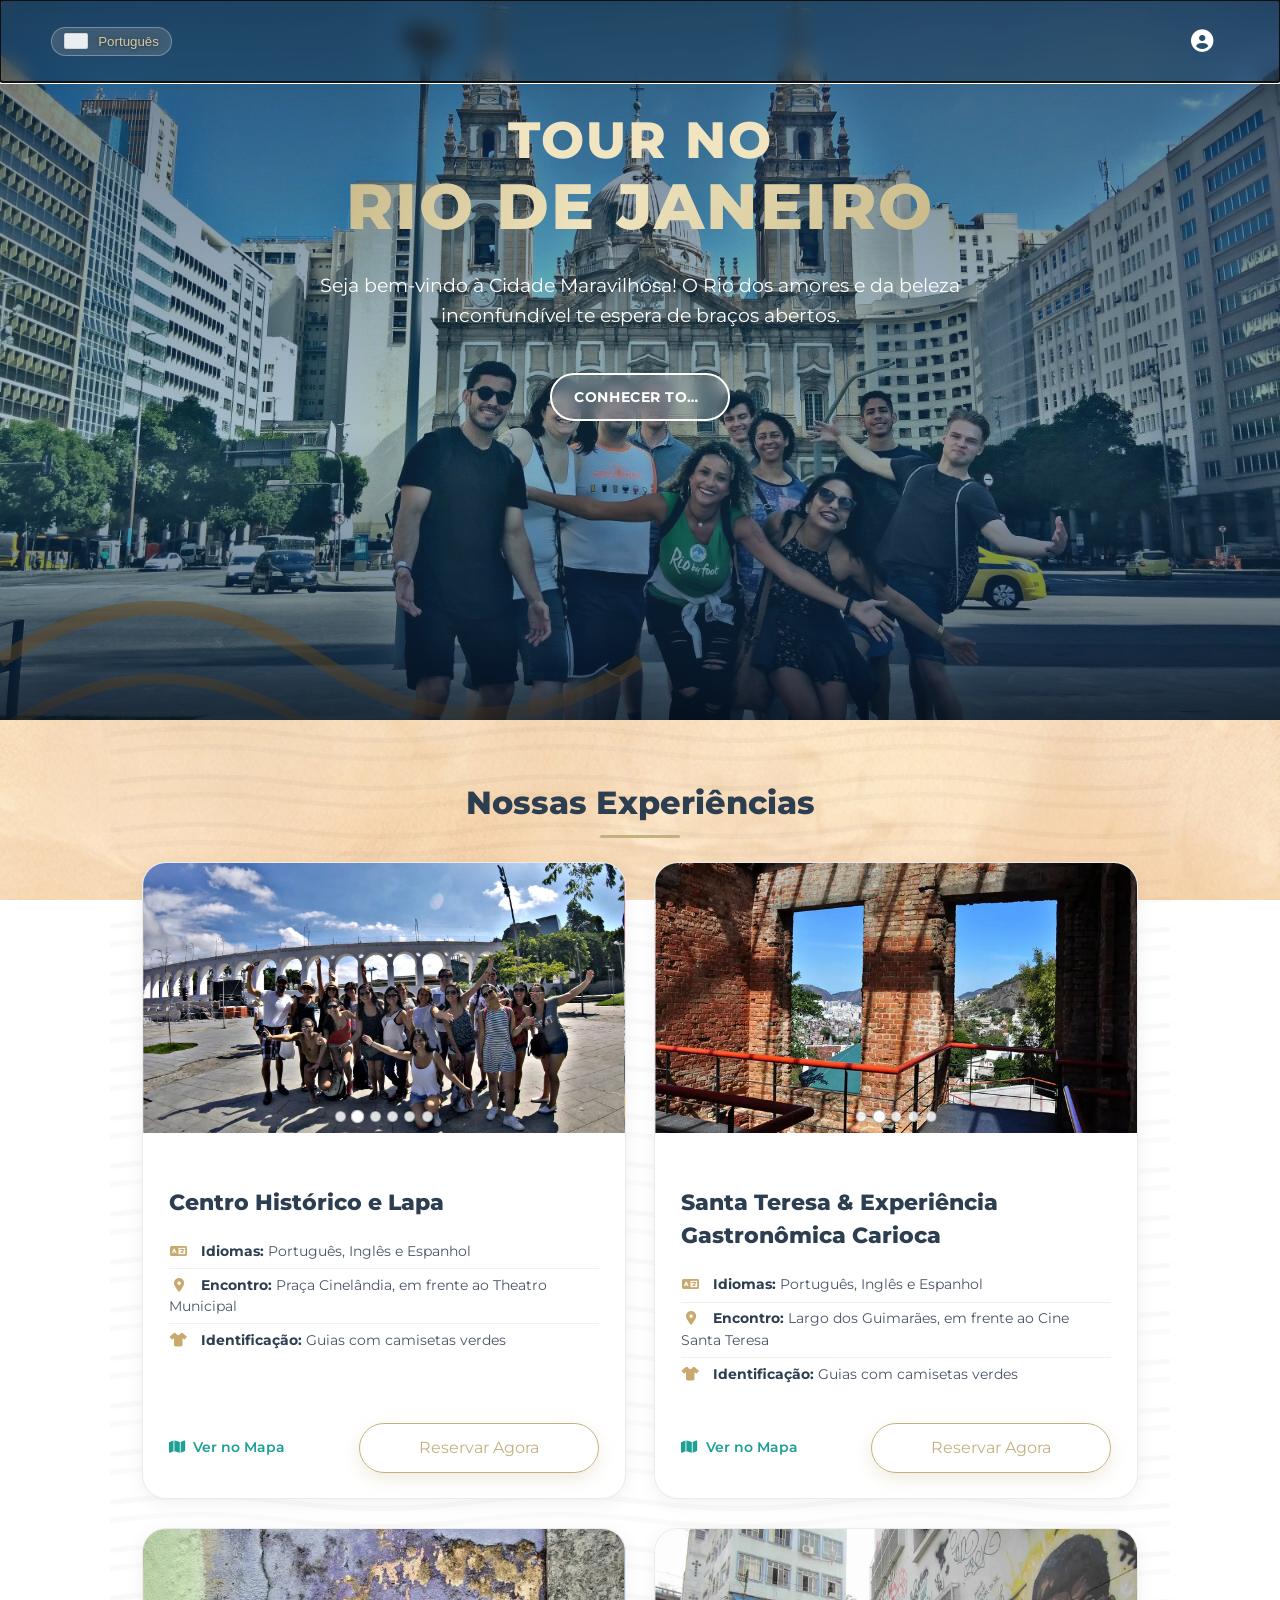
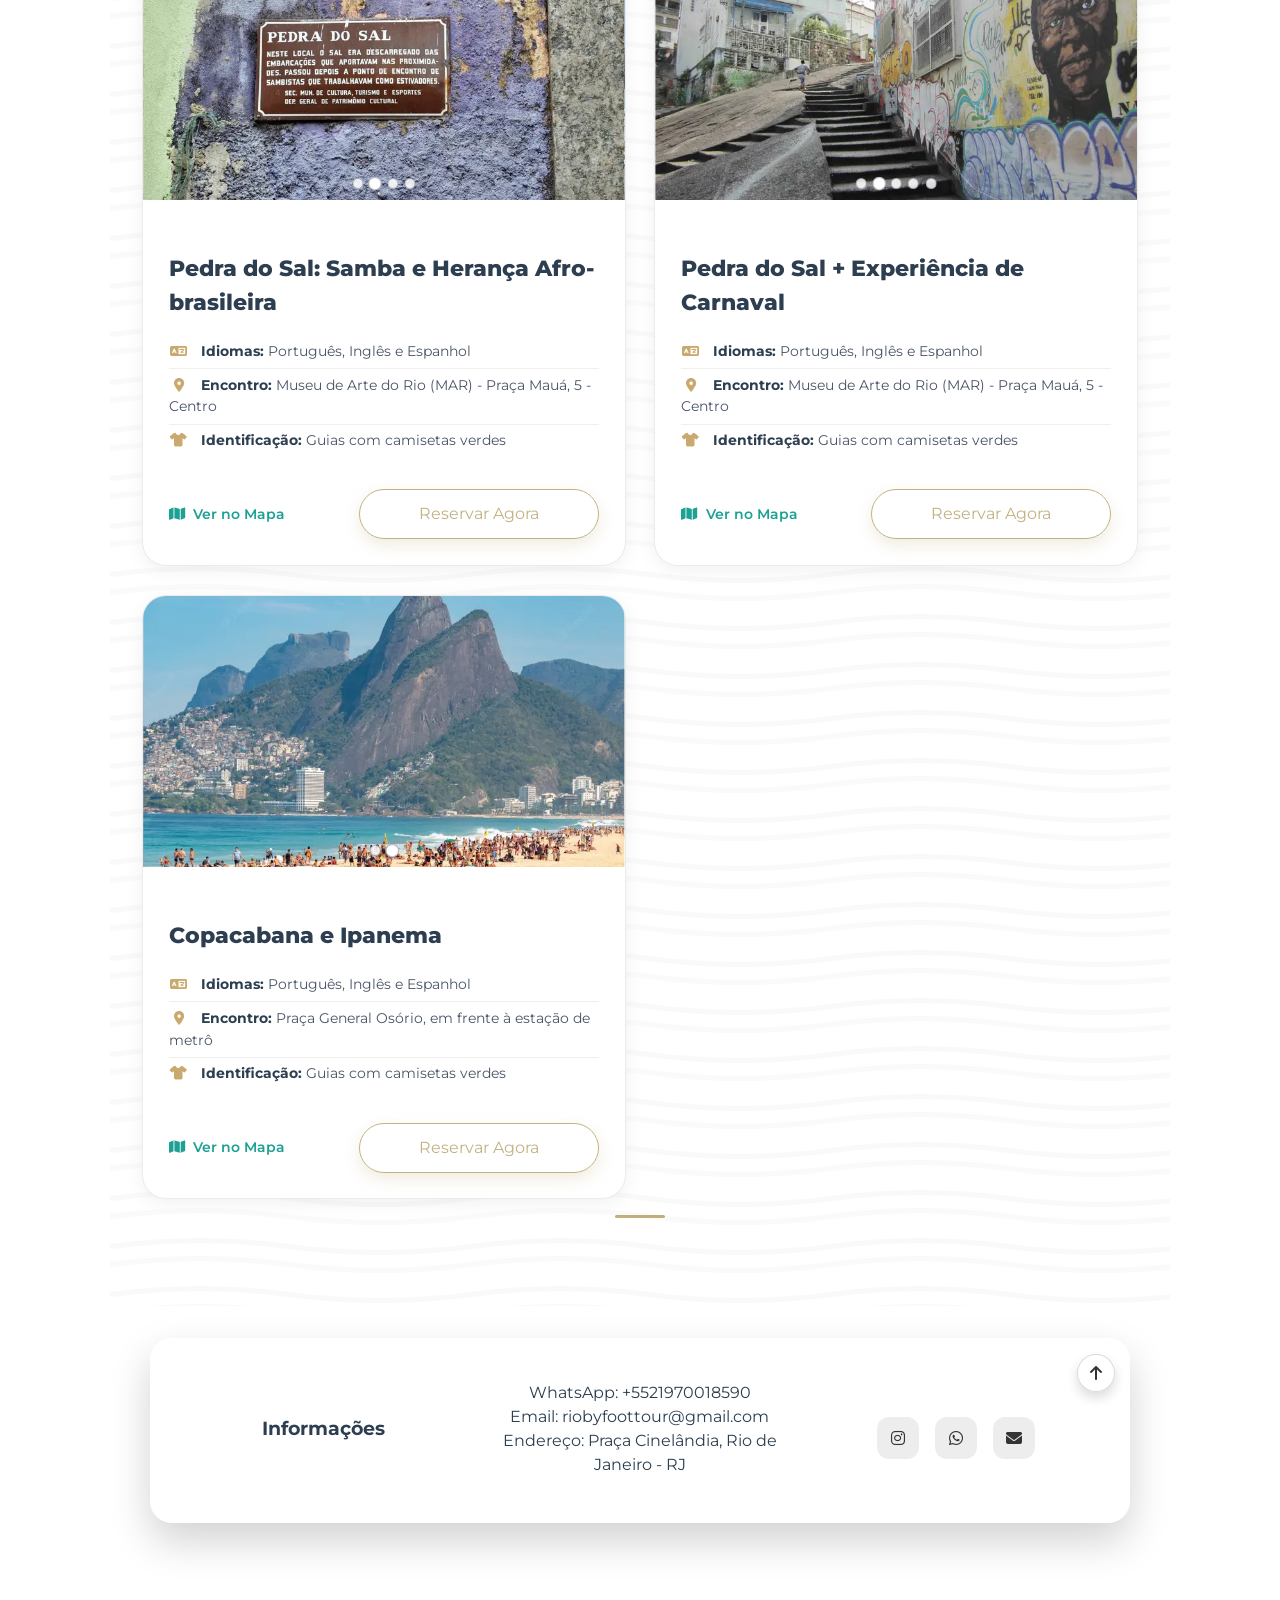
==== html/Gerenciamento.html @ e3e7f5c9 "Add files via upload" ====
﻿<!-- version 1.0 -->

<!DOCTYPE html>
<html lang="pt-br">
<head>
    <meta charset="UTF-8">
    <meta name="viewport" content="width=device-width, initial-scale=1.0">
    
    <link href="https://fonts.googleapis.com/css2?family=Montserrat:wght@400;600;800&display=swap" rel="stylesheet">
    <link rel="stylesheet" href="https://cdnjs.cloudflare.com/ajax/libs/font-awesome/6.4.2/css/all.min.css">

    <link rel="stylesheet" href="../css/Gerenciamento.css">
</head>
<body class="gerenciamento-page">
    <header class="gerenciamento-header">
        <div class="nav-left">
            <h1 style="margin: 0; font-size: 1.2rem; color: #fff;">Reservas</h1>
            <button class="hamburger" id="hamburger" type="button" aria-label="Menu">
                <span></span><span></span><span></span>
            </button>
            <nav class="gerenciamento-nav" id="gerenciamentoNav">
                <a href="../index.html" class="nav-link">Principal</a>
                <a href="#" class="nav-link" data-section="reservas">Reservas</a>
                <a href="#" class="nav-link" data-section="gerenciamento">Gerenciamento da página</a>
                <a href="#" class="nav-link" data-section="financeiro">Financeiro</a>
                <a href="#" class="nav-link" data-section="contas">Contas</a>
            </nav>
        </div>

        <div class="profile-menu">
            <button class="profile-btn" id="profileBtn" aria-haspopup="true" aria-expanded="false" aria-label="Conta"><i class="fa fa-user-circle"></i></button>
            <div class="profile-dropdown" id="profileDropdown" role="menu" aria-label="Opções de conta">
                <a href="#" class="profile-item" data-profile-action="login" data-i18n="profile_login">Entrar</a>
                <a href="#" class="profile-item" data-profile-action="register" data-i18n="profile_register">Cadastrar</a>
                <a href="#" class="profile-item" data-profile-action="account">Minha Conta</a>
                <a href="#" class="profile-item" data-profile-action="logout">Sair</a>
                <a href="#" class="profile-item profile-item--admin" data-profile-action="principal" style="display:none;">Principal</a>
            </div>
        </div>
    </header>

    <div class="mobile-menu-container" id="mobileMenuContainer" aria-hidden="true">
        <div class="mobile-menu-panel">
            <div class="mobile-menu-header">
                <button class="mobile-menu-back" id="mobileMenuBack" type="button" aria-label="Voltar">←</button>
                <span class="mobile-menu-title" id="mobileMenuTitle">Menu</span>
                <button class="mobile-menu-close" id="mobileMenuClose" type="button" aria-label="Fechar">×</button>
            </div>
            <div class="mobile-menu-content">
                <div class="mobile-menu-view mobile-menu-main" data-view="main"></div>
                <div class="mobile-menu-view mobile-menu-lang" data-view="lang"></div>
                <div class="mobile-menu-view mobile-menu-user" data-view="user"></div>
            </div>
        </div>
    </div>

    <main class="main-container">
        <section id="reservationsStatsSection" class="rio-notice reservas-section" style="padding-top: 2rem;">
            <div class="rio-notice-text blurry-card">
            <h2 class="rio-notice-title">Gerenciamento de Reservas</h2>
            <div style="margin-top:1rem; display:flex; flex-wrap:wrap; gap:0.75rem; align-items:center;">
                <button id="clearAllAlertsBtn" class="btn-book" type="button" style="display:none; background:#f3f4f6;color:#111827;border:1px solid rgba(55,65,81,0.12);border-radius:999px;padding:0.75rem 1.2rem;min-width:180px;">Limpar alertas</button>
            </div>
            <div id="importantInfoFeed" class="important-info-feed" style="margin-top:0.85rem; display:grid; gap:0.75rem;">
              <div class="important-info-empty" style="padding:0.85rem 1rem; border-radius:12px; background:rgba(255,255,255,0.82); color:#4b5563;">Carregando atividades recentes...</div>
            </div>
                
                <div class="gerenciamento-stats" style="display:flex; gap:1rem; flex-wrap:wrap; overflow-x:hidden; margin-top:1rem;">
                  <div class="status-group" style="display:flex; gap:1rem; width:100%; overflow-x:hidden;">
                    <div class="status-card" style="background:rgba(255,255,255,0.9); padding:1rem; border-radius:12px;"> 
                            <strong>Pendente</strong>
                            <div id="statPending" style="font-size:1.4rem; font-weight:800;">0</div>
                        </div>
                    <div class="status-card" style="background:rgba(255,255,255,0.9); padding:1rem; border-radius:12px;">
                            <strong>Confirmado</strong>
                            <div id="statConfirmed" style="font-size:1.4rem; font-weight:800;">0</div>
                        </div>
                    <div class="status-card" style="background:rgba(255,255,255,0.9); padding:1rem; border-radius:12px;">
                            <strong>Finalizado</strong>
                            <div id="statFinalized" style="font-size:1.4rem; font-weight:800;">0</div>
                        </div>
                    </div>
                    <div id="nextTourCard" style="background:rgba(255,255,255,0.9); padding:1rem; border-radius:12px; min-width:220px;">
                        <strong>Próximo tour</strong>
                        <div id="statNext" style="font-size:1.2rem; font-weight:700;">-</div>
                        <button id="nextTourToggle" type="button" class="next-tour-toggle" aria-expanded="false">▾</button>
                        <div id="nextTourDetails" class="next-tour-details-panel" style="margin-top:0.5rem; font-size:0.85rem; color:#374151;"></div>
                    </div>
                </div>
            </div>
        </section>

        <section id="reservationsTableSection" class="reservas-section" style="margin-top: 2rem;">
            <div class="rio-notice-text" style="background:rgba(255,255,255,0.9); border-radius:12px; padding:1rem; margin-bottom:1rem;">
                <strong>Filtros</strong>
                <div class="filtro-reservas-grid" style="margin-top:0.75rem;">
                    <label style="display:flex; flex-direction:column; font-size:0.85rem;">
                        Data inicial
                        <input type="date" id="filterFrom" style="padding:0.5rem; border-radius:8px; border:1px solid rgba(0,0,0,0.15);" />
                    </label>
                    <label style="display:flex; flex-direction:column; font-size:0.85rem;">
                        Data final
                        <input type="date" id="filterTo" style="padding:0.5rem; border-radius:8px; border:1px solid rgba(0,0,0,0.15);" />
                    </label>
                    <label style="display:flex; flex-direction:column; font-size:0.85rem;">
                        Tour
                        <select id="filterTour" style="padding:0.5rem; border-radius:8px; border:1px solid rgba(0,0,0,0.15);">
                            <option value="all">Todos</option>
                        </select>
                    </label>
                    <label style="display:flex; flex-direction:column; font-size:0.85rem;">
                        Modalidade
                        <select id="filterModality" style="padding:0.5rem; border-radius:8px; border:1px solid rgba(0,0,0,0.15);">
                            <option value="all">Todos</option>
                            <option value="free">Free</option>
                            <option value="privado">Privado</option>
                        </select>
                    </label>
                    <label style="display:flex; flex-direction:column; font-size:0.85rem;">
                        Status
                        <select id="filterStatus" style="padding:0.5rem; border-radius:8px; border:1px solid rgba(0,0,0,0.15);">
                            <option value="all">Todos</option>
                            <option value="Pendente">Pendente</option>
                            <option value="Confirmado">Confirmado</option>
                            <option value="Cancelado">Cancelado</option>
                            <option value="Finalizado">Finalizado</option>
                        </select>
                    </label>
                    <button id="addReservation" class="btn-book" style="height:fit-content; border-radius:999px;">Adicionar reserva</button>
                </div>
            </div>

            <div id="reservationAlert" class="reservation-alert hidden" role="status" aria-live="polite">
                <span id="reservationAlertText">&nbsp;</span>
                <button type="button" class="reservations-alert-close" aria-label="Fechar alerta">×</button>
            </div>

            <div style="overflow-x:auto;">
                <table class="rio-tour-table">
                    <thead>
                            <tr>
                            <th>Tour</th>
                            <th>Idioma</th>
                            <th>Modalidade</th>
                            <th>Guia</th>
                            <th>Data</th>
                            <th>Hora</th>
                            <th>Pessoas</th>
                            <th>Status</th>
                        </tr>
                    </thead>
                    <tbody id="reservationsBody">
                        <tr><td colspan="7" style="padding:0.75rem;">Carregando reservas...</td></tr>
                    </tbody>
                </table>
            </div>
        </section>

        <section id="accountsSection" style="display:none; margin-top: 2rem;">
            <div class="rio-notice-text" style="background:rgba(255,255,255,0.9); border-radius:12px; padding:1rem; margin-bottom:1rem;">
                <div id="countryChartContainer" style="margin-top:0.5rem; color:#374151; display:flex; gap:1rem; align-items:center; flex-wrap:wrap;">
                    <div id="countryPie" style="width:150px; height:150px; border-radius:50%; background: conic-gradient(#e53e3e 0deg 0deg, #3182ce 0deg 0deg, #38a169 0deg 0deg, #dd6b20 0deg 0deg);"></div>
                    <div id="countryLegend" style="font-size:0.9rem; line-height:1.4;">Carregando dados do país...</div>
                </div>
            </div>
            <div style="overflow-x:auto;">
                <table class="rio-tour-table">
                    <thead>
                        <tr>
                            <th>ID</th>
                            <th>E-mail</th>
                            <th>Nome</th>
                            <th>Sobrenome</th>
                            <th>Celular</th>
                            <th>Role</th>
                            <th>País</th>
                            <th>Gênero</th>
                        </tr>
                    </thead>
                    <tbody id="accountsBody">
                        <tr><td colspan="8" style="padding:0.75rem;">Clique em "Contas" para carregar os registros.</td></tr>
                    </tbody>
                </table>
            </div>

            <div id="rolesManager" style="margin-top:1.5rem; background:rgba(255,255,255,0.9); border-radius:12px; padding:1rem;">
                <strong>Gerenciamento de Níveis de Acesso</strong>
                <div style="margin-top:0.75rem; display:flex; gap:0.5rem; align-items:center;">
                    <label style="display:block; margin-bottom:0.5rem; color:#1f2937; font-weight:700;">Perfil de Acesso:</label>
                    <button id="addRoleBtn" class="btn-book" type="button" style="background:#18b015;color:#fff;">Adicionar nível de acesso</button>
                </div>
                <div style="margin-top:0.75rem;">
                    <select id="roleSelect" style="width:100%; max-width:320px; padding:0.5rem; border:1px solid #ccc; border-radius:0.5rem;"></select>
                </div>
                <div id="roleCheckboxes" style="margin-top:0.75rem; color:#1f2937;">
                    <strong>Permissões</strong><br />
                    <label><input type="checkbox" id="roleCheckReservas" /> Gerenciar Reservas</label><br />
                    <label><input type="checkbox" id="roleCheckContas" /> Gerenciar Contas</label><br />
                    <label><input type="checkbox" id="roleCheckPerfis" /> Gerenciar Perfis</label><br />
                    <label><input type="checkbox" id="roleCheckSelfEdit" /> Alterar próprias informações</label><br />
                    <label><input type="checkbox" id="roleCheckOtherEdit" /> Alterar informações de outros perfis</label><br />
                    <label><input type="checkbox" id="roleCheckConsultas" /> Realizar consultas</label><br />
                    <label><input type="checkbox" id="roleCheckCarregarReservas" /> Carregar todas as reservas</label>
                </div>

                <div style="margin-top:1rem; color:#1f2937;">
                    <strong>Abas visíveis</strong><br />
                    <label><input type="checkbox" class="tab-perm" data-tab="Principal" /> Principal</label><br />
                    <label><input type="checkbox" class="tab-perm" data-tab="Reservas" /> Reservas</label><br />
                    <label><input type="checkbox" class="tab-perm" data-tab="Gerenciamento" /> Gerenciamento</label><br />
                    <label><input type="checkbox" class="tab-perm" data-tab="Financeiro" /> Financeiro</label><br />
                    <label><input type="checkbox" class="tab-perm" data-tab="Contas" /> Contas</label><br />
                    <label><input type="checkbox" class="tab-perm" data-tab="Minhas Reservas" /> Minhas Reservas</label><br />
                    <label><input type="checkbox" class="tab-perm" data-tab="Meus Dados" /> Meus Dados</label><br />
                    <label><input type="checkbox" class="tab-perm" data-tab="SOBRE" /> Sobre</label><br />
                    <label><input type="checkbox" class="tab-perm" data-tab="CONTATO" /> Contato</label><br />
                    <label><input type="checkbox" class="tab-perm" data-tab="AJUDA" /> Ajuda</label>
                </div>

                <div style="margin-top:1rem; color:#1f2937;">
                    <strong>Páginas permitidas</strong><br />
                    <label><input type="checkbox" class="page-perm" data-page="Principal" /> Principal</label><br />
                    <label><input type="checkbox" class="page-perm" data-page="Gerenciamento" /> Gerenciamento</label>
                </div>

                <div style="margin-top:0.75rem;">
                    <button id="saveRolesConfig" class="btn-book" type="button">Salvar níveis</button>
                </div>
            </div>
        </section>

        <section id="pageManagementSection" style="display:none; margin-top:2rem;">
            <div class="rio-notice-text" style="background:rgba(255,255,255,0.9); border-radius:12px; padding:1rem; margin-bottom:1rem;">
                <!-- Cabeçalho de gerenciamento removido conforme solicitação -->
            </div>

            <div id="financeSection" class="currency-converter" aria-label="Calculadora de conversão de moeda">
                <h3>Calculadora Real ↔ Dólar</h3>
                <div class="currency-converter-grid">
                    <label>
                        Valor em Real (BRL)
                        <input type="number" id="brlAmount" min="0" step="0.01" placeholder="0,00" />
                    </label>
                    <label>
                        Cotação atual (1 USD = BRL)
                        <input type="number" id="usdRate" min="0" step="0.0001" readonly placeholder="Carregando..." />
                    </label>
                    <label>
                        Valor em Dólar (USD)
                        <input type="number" id="usdResult" min="0" step="0.01" placeholder="0,00" />
                    </label>
                </div>

            </div>

            <div id="pageManagementToursSection" style="overflow-x:auto; margin-bottom: 1.25rem;">
                <h3 style="margin:0 0 0.5rem; font-size:1rem;">Tours da Página</h3>
                <table class="rio-tour-table">
                    <thead>
                        <tr>
                            <th>ID</th>
                            <th>Tour</th>
                            <th>Idiomas</th>
                            <th>Encontro</th>
                            <th>Identificação</th>
                            <th>Link</th>
                            <th>Valor</th>
                            <th>Status</th>
                        </tr>
                    </thead>
                    <tbody id="tourManagementBody">
                        <tr><td colspan="8" style="padding:0.75rem;">Nenhum tour carregado.</td></tr>
                    </tbody>
                </table>
            </div>

        </section>
    </main>

    <!-- Modal de edição de reserva -->
    <div id="reservationModal" class="modal hidden" role="dialog" aria-modal="true" aria-labelledby="modalTitle">
        <div class="modal-content">
            <h3 id="modalTitle">Editar reserva</h3>
            <div class="modal-body">
              <form id="reservationForm">
                  <label>
                      Tour
                      <select id="modalTour" required>
                          <option value="">Selecione um tour</option>
                      </select>
                  </label>
                  <label>
                      Data
                      <input type="date" id="modalDate" required />
                  </label>
                  <label>
                      Hora
                      <input type="time" id="modalTime" required />
                  </label>
                  <label>
                      Idioma
                      <select id="modalLanguage">
                          <option value="">Selecione um idioma</option>
                      </select>
                  </label>
                  <label>
                      Modalidade
                      <select id="modalModality">
                          <option value="free">Free</option>
                          <option value="privado">Privado</option>
                      </select>
                  </label>
                  <label class="phone-field">
                      Celular
                      <div class="phone-input-wrapper">
                        <input type="tel" id="modalPhone" placeholder="(00) 00000-0000" />
                        <button type="button" class="whatsapp-link" aria-label="Abrir WhatsApp">
                          <i class="fa-brands fa-whatsapp" aria-hidden="true"></i>
                        </button>
                      </div>
                  </label>
                  <label>
                      Email
                      <input type="email" id="modalEmail"  />
                  </label>
                  <label>
                      Nome
                      <input type="text" id="modalName" placeholder="Nome do cliente" />
                  </label>
                  <label>
                      Guia
                      <input type="text" id="modalGuide" />
                  </label>
                  <label>
                      Pessoas
                      <input type="number" id="modalQuantity" min="1" value="1" />
                  </label>
                  <label>
                      Status
                      <select id="modalStatus">
                          <option value="Pendente">Pendente</option>
                          <option value="Confirmado">Confirmado</option>
                          <option value="Cancelado">Cancelado</option>                            <option value="Finalizado">Finalizado</option>                      </select>
                  </label>
                  <div class="modal-actions">
                      <button type="button" id="modalDelete" class="btn-book btn-danger">Excluir</button>
                      <button type="button" id="modalCancel" class="btn-book">Cancelar</button>
                      <button type="button" id="modalSave" class="btn-book">Salvar</button>
                  </div>
                  <div id="deleteConfirmation" class="delete-confirmation hidden">
                      <p>Deslize para confirmar a exclusão:</p>
                      <div class="delete-slider">
                          <input type="range" id="deleteSlider" min="0" max="100" value="0" />
                          <span id="deleteSliderLabel">Arraste até o final</span>
                      </div>
                    <div class="modal-actions">
                        <button type="button" id="modalDeleteCancel" class="btn-book">Cancelar</button>
                        <button type="button" id="modalDeleteConfirm" class="btn-book btn-danger" disabled>Confirmar exclusão</button>
                    </div>
                  </div>
              </form>
            </div>
        </div>
    </div>

    <!-- Modal de edição de tour da página -->
    <div id="tourEditModal" class="modal hidden" role="dialog" aria-modal="true" aria-labelledby="tourModalTitle" style="z-index:5000;">
      <div class="modal-content">
        <h3 id="tourModalTitle">Editar Tour</h3>
        <div class="modal-body">
          <form id="tourEditForm">
            <p><strong>ID:</strong> <span id="tourModalId">--</span></p>
            <label>
              Nome
              <input type="text" id="tourModalName" required />
            </label>
            <fieldset>
              <legend>Idiomas</legend>
              <div class="checkbox-row">
                <label><input type="checkbox" id="tourModalLanguagePt" value="Português" /> Português</label>
                <label><input type="checkbox" id="tourModalLanguageEn" value="Inglês" /> Inglês</label>
                <label><input type="checkbox" id="tourModalLanguageEs" value="Espanhol" /> Espanhol</label>
              </div>
            </fieldset>
            <label>
              Encontro
              <input type="text" id="tourModalMeeting" />
            </label>
            <label>
              Identificação
              <input type="text" id="tourModalIdentification" />
            </label>
            <label>
              Link
              <input type="url" id="tourModalLink" placeholder="https://..." />
            </label>
            <label>
              Valor
              <input type="number" id="tourModalValue" min="0" step="0.01" placeholder="0.00" />
            </label>
            <label>
              Status
              <select id="tourModalStatus">
                <option value="Ativo">Ativo</option>
                <option value="Pausado">Pausado</option>
              </select>
            </label>
            <div class="modal-actions">
              <button type="button" id="tourModalPause" class="btn-book" style="background:#f59e0b; color:#fff;">Pausar</button>
              <button type="button" id="tourModalDelete" class="btn-book btn-danger">Excluir</button>
              <button type="button" id="tourModalCancel" class="btn-book">Cancelar</button>
              <button type="button" id="tourModalSave" class="btn-book">Salvar</button>
            </div>
          </form>
        </div>
      </div>
    </div>

    <!-- Modal de edição de perfil de acesso -->
    <div id="accountModal" class="modal hidden" role="dialog" aria-modal="true" aria-labelledby="accountModalTitle" style="z-index:5000;">
      <div class="modal-content">
        <h3 id="accountModalTitle">Gerenciar Perfil de Acesso</h3>
        <div class="modal-body">
          <form id="accountForm">
            <label>
              E-mail (não editável)
              <input type="email" id="accountEmail" readonly />
            </label>
            <label>
              Nome
              <input type="text" id="accountNome" />
            </label>
            <label>
              Sobrenome
              <input type="text" id="accountSobrenome" />
            </label>
            <label>
              Celular
              <input type="text" id="accountCelular" />
            </label>
            <label>
              País de Origem
              <input type="text" id="accountPaisOrigem" placeholder="Brasil" />
            </label>
            <label>
              Role
              <select id="accountRole">
                <option value="cliente_user">cliente_user</option>
                <option value="admin">admin</option>
                <option value="super_admin">super_admin</option>
              </select>
            </label>
            <div class="modal-actions">
              <button type="button" id="accountDelete" class="btn-book btn-danger">Excluir Perfil</button>
              <button type="button" id="accountCancel" class="btn-book">Cancelar</button>
              <button type="button" id="accountSave" class="btn-book">Salvar</button>
            </div>
          </form>
        </div>
      </div>
    </div>

    <div class="floating-calculator-group">
      <button id="translateFloatingBtn" class="floating-action-button floating-translate-button" type="button" aria-label="Traduzir">
        <i class="fa fa-language" aria-hidden="true"></i>
      </button>
      <button id="financeFloatingCalc" class="floating-calculator" type="button" aria-label="Abrir calculadora">
        <i class="fa fa-calculator" aria-hidden="true"></i>
      </button>
    </div>

    <div id="floatingToolsBackdrop" class="floating-tools-backdrop" aria-hidden="true"></div>

    <div id="translateFloatingPanel" class="floating-translate-panel hidden" aria-hidden="true">
      <div class="floating-calculator-header">
        <span>Tradutor</span>
        <button id="closeTranslatePanel" class="floating-calculator-close" type="button" aria-label="Fechar tradutor">×</button>
      </div>
      <div class="translator-widget">
        <div class="translator-direction-row">
          <label>
            Idioma de origem
            <select id="translatorSourceLang" aria-label="Idioma de origem">
              <option value="pt">Português</option>
              <option value="en">Inglês</option>
              <option value="es">Espanhol</option>
            </select>
          </label>
          <label>
            Idioma de destino
            <select id="translatorTargetLang" aria-label="Idioma de destino">
              <option value="en">Inglês</option>
              <option value="pt">Português</option>
              <option value="es">Espanhol</option>
            </select>
          </label>
        </div>
        <label>
          Texto a traduzir
          <textarea id="translatorSource" rows="4" placeholder="Digite aqui o texto..." aria-label="Texto de origem"></textarea>
        </label>
        <label class="translator-result-label">
          Resultado
          <div class="translator-result-wrapper">
            <textarea id="translatorResult" rows="4" placeholder="A tradução aparecerá aqui..." aria-label="Texto traduzido"></textarea>
            <button id="copyTranslationBtn" class="translator-copy-icon" type="button" aria-label="Copiar tradução">
              <i class="fa fa-copy" aria-hidden="true"></i>
            </button>
          </div>
        </label>
        <div class="translator-actions-row">
          <button id="translateSubmit" class="btn-book" type="button">Traduzir</button>
          <button id="saveTranslationBtn" class="btn-book btn-secondary" type="button">Salvar tradução</button>
        </div>
        <div class="translation-history">
          <div class="translation-history-header">Traduções salvas</div>
          <div id="translationHistoryList" class="translation-history-list"></div>
        </div>
      </div>
    </div>

    <div id="financeCalculatorPanel" class="floating-calculator-panel hidden" aria-hidden="true">
        <div class="floating-calculator-header">
            <span>Calculadora Real ↔ Dólar</span>
            <button id="closeFinanceCalculator" class="floating-calculator-close" type="button" aria-label="Fechar calculadora">×</button>
        </div>
        <div class="currency-converter" aria-label="Calculadora de conversão de moeda">
            <div class="currency-converter-grid">
                <label>
                    Valor em Real (BRL)
                    <input type="number" id="brlAmountFloating" min="0" step="0.01" placeholder="0,00" />
                </label>
                <label>
                    Cotação atual (1 USD = BRL)
                    <input type="number" id="usdRateFloating" min="0" step="0.0001" readonly placeholder="Carregando..." />
                </label>
                <label>
                    Valor em Dólar (USD)
                    <input type="number" id="usdResultFloating" min="0" step="0.01" placeholder="0,00" />
                </label>
            </div>
        </div>
        <div class="floating-standard-calculator" aria-label="Calculadora convencional">
            <input type="text" id="floatingCalcDisplay" class="floating-calc-display" inputmode="text" autocomplete="off" aria-label="Visor da calculadora" placeholder="Digite números e operadores" />
            <div class="floating-calc-keypad">
                <button type="button" class="floating-calc-key" data-value="C">C</button>
                <button type="button" class="floating-calc-key" data-value="⌫">⌫</button>
                <button type="button" class="floating-calc-key" data-value="(">(</button>
                <button type="button" class="floating-calc-key" data-value=")">)</button>
                <button type="button" class="floating-calc-key floating-calc-key--operator" data-value="/">÷</button>
                <button type="button" class="floating-calc-key" data-value="7">7</button>
                <button type="button" class="floating-calc-key" data-value="8">8</button>
                <button type="button" class="floating-calc-key" data-value="9">9</button>
                <button type="button" class="floating-calc-key floating-calc-key--operator" data-value="*">×</button>
                <button type="button" class="floating-calc-key" data-value="4">4</button>
                <button type="button" class="floating-calc-key" data-value="5">5</button>
                <button type="button" class="floating-calc-key" data-value="6">6</button>
                <button type="button" class="floating-calc-key floating-calc-key--operator" data-value="-">−</button>
                <button type="button" class="floating-calc-key" data-value="1">1</button>
                <button type="button" class="floating-calc-key" data-value="2">2</button>
                <button type="button" class="floating-calc-key" data-value="3">3</button>
                <button type="button" class="floating-calc-key floating-calc-key--operator" data-value="+">+</button>
                <button type="button" class="floating-calc-key floating-calc-key--wide" data-value="0">0</button>
                <button type="button" class="floating-calc-key" data-value=","> , </button>
                <button type="button" class="floating-calc-key floating-calc-key--equals" data-value="=">=</button>
            </div>
        </div>
    </div>

    <script src="../js/Translation.js"></script>
    <script src="../js/Riodejaneiro.js"></script>
    <script src="../js/Gerenciamento.js"></script>
</body>
</html>
---- css/Gerenciamento.css ----
/* version 1.1 - Responsivo Completo */

/* Estilo para a página de gerenciamento de reservas */
html,
body {
    margin: 0;
    padding: 0;
    width: 100%;
    min-height: 100vh;
    font-family: 'Montserrat', sans-serif;
    background: transparent !important;
    color: #fff;
}

.rio-page,
.gerenciamento-page {
    width: 100%;
    min-height: 100vh;
    overflow-x: hidden;
    position: relative;
    z-index: 0;
    background: transparent !important;
    color: #fff;
}

/* Lógica de fundo copiada de Riodejaneiro.css */
.rio-page::before,
.gerenciamento-page::before {
    content: "";
    position: fixed;
    top: 0;
    left: 0;
    width: 100%;
    height: 100%;
    z-index: -1;
    background-color: #02415a;
    background-image: url('../imagem/assets/fundo rj.png');
    background-size: cover;
    background-position: center;
    background-repeat: no-repeat;
    will-change: transform;
}

html,
body,
.rio-page,
.gerenciamento-page {
    background: transparent !important;
    color: #fff;
}

body {
    overflow-x: hidden;
}

/* remove fundo fixo da página para lógica neutra */

.main-container,
.rio-page,
.gerenciamento-page {
    position: relative;
    z-index: 1;
}


/* Mostrar legenda de página em telas pequenas */
.gerenciamento-header h1 {
  display: block;
}

/* Formulário de reserva: labels cinza */
#reservationModal label,
#reservationModal .login-modal__field label,
#reservationModal .login-modal__field {
  color: #6b7280;
}

/* Botões de ações na página e modal */
.btn-book,
#addReservation,
.rio-tour-table button.btn-book,
#reservationModal .login-modal__submit,
.modal-actions .btn-book {
  background: #f8fafc !important;
  color: #4b5563 !important;
  border: 1px solid #000000 !important;
  border-radius: 999px !important;
  padding: 0.5rem 1.1rem !important;
  min-width: 130px;
  font-weight: 700;
  transition: all 0.2s ease;
  cursor: pointer;
}

.rio-tour-table button.btn-book {
  min-width: 30px;
  padding: 0.35rem 0.65rem;
}

#reservationModal .login-modal__field input,
#reservationModal .login-modal__field select,
#reservationModal .login-modal__field textarea {
  color: #2c3e50;
  width: 100%;
  max-width: 100%;
  box-sizing: border-box;
}

#reservationModal .login-modal__field {
  width: 100%;
  max-width: 100%;
}

#reservationModal .login-modal__actions {
  display: flex;
  flex-wrap: wrap;
  gap: 0.5rem;
}

body {
  background: transparent !important;
  color: #fff;
  position: relative;
  min-height: 100vh;
}

.rio-page,
.gerenciamento-page,
body {
  background: transparent !important;
  color: #f2f5f8;
}


/* Mobile menu container shared with Riodejaneiro */
.mobile-menu-container {
  position: fixed;
  top: 72px;
  left: 50%;
  transform: translateX(-50%);
  z-index: 1100;
  width: min(92vw, 360px);
  max-height: calc(100vh - 90px);
  border-radius: 16px;
  background: rgba(255, 255, 255, 0.35);
  box-shadow: 0 16px 45px rgba(0, 0, 0, 0.22);
  display: none;
  overflow: hidden;
  backdrop-filter: blur(10px);
  -webkit-backdrop-filter: blur(10px);
  border: 1px solid rgba(255, 255, 255, 0.35);
}

.mobile-menu-container.open {
  display: block;
}

.mobile-menu-panel {
  position: relative;
  top: 0;
  left: 0;
  bottom: 0;
  width: 100%;
  max-height: 100%;
  background: #fff;
  border-radius: 16px;
  box-shadow: 0 14px 30px rgba(0, 0, 0, 0.24);
  transform: translateY(-10px);
  transition: transform 0.22s ease, opacity 0.22s ease;
  display: flex;
  flex-direction: column;
  opacity: 0;
}

.mobile-menu-container.open .mobile-menu-panel {
  transform: translateY(0);
  opacity: 1;
}

.mobile-menu-header {
  display: flex;
  align-items: center;
  justify-content: space-between;
  padding: 0.8rem 1rem;
  border-bottom: 1px solid rgba(0, 0, 0, 0.08);
}

.mobile-menu-title {
  font-weight: 600;
  font-size: 1rem;
  color: #2c3e50;
}

.mobile-menu-back,
.mobile-menu-close {
  border: none;
  background: transparent;
  color: #2c3e50;
  font-size: 1.1rem;
  cursor: pointer;
}

.mobile-menu-content {
  overflow-y: auto;
  flex: 1;
  padding: 0.75rem 0.85rem;
  background: rgba(255, 255, 255, 0.30);
  backdrop-filter: blur(6px);
  -webkit-backdrop-filter: blur(6px);
  border-radius: 0 0 16px 16px;
}

.mobile-menu-view {
  display: none;
}

.mobile-menu-view.active {
  display: block;
}

.mobile-menu-view a,
.mobile-menu-launcher,
.mobile-lang-list li {
  display: block;
  padding: 0.75rem 0.6rem;
    border-radius: 8px;
    color: #234160;
    text-decoration: none;
    font-weight: 600;
    margin-bottom: 0.2rem;
  }

  .gerenciamento-header h1 {
    display: none !important;
  }

  .gerenciamento-nav .nav-link {
    color: #d1d5db;
    border-bottom: 3px solid transparent;
    transition: color 0.2s ease, border-color 0.2s ease;
  }

  .gerenciamento-nav .nav-link.active {
    color: #ffffff;
    border-bottom-color: #0f3a7a;
    font-weight: 700;
  }

  /* text colors for big screens */
  #pageManagementSection h3,
  .profile-user-info > div:first-child {
    color: #0f3a7a !important;
  }

  .profile-dropdown .profile-user-info,
  .profile-dropdown .profile-user-info > div:first-child span[data-i18n="profile_hello"],
  .profile-dropdown .profile-user-info > span[data-i18n="profile_hello"],
  .profile-user-info > div:first-child span[data-i18n="profile_hello"],
  .profile-user-info > span[data-i18n="profile_hello"] {
    color: #0f3a7a !important;
  }

  .profile-user-info > div:nth-child(2) {
    color: #6b7280 !important;
  }

  .filtro-reservas-grid {
    display: flex !important;
    flex-wrap: wrap;
    gap: 1rem;
    align-items: flex-end;
  }

  .filtro-reservas-grid label {
    flex: 1;
    min-width: 160px;
    margin: 0;
  }

  .filtro-reservas-grid #addReservation {
    flex: 1 1 100%;
    margin-top: 0.5rem;
    align-self: stretch;
  }

.mobile-menu-view a:hover,
.mobile-lang-list li:hover,
.mobile-menu-launcher:hover {
  background: rgba(194, 178, 128, 0.2);
}

.mobile-lang-list {
  list-style: none;
  margin: 0;
  padding: 0;
  border: none !important;
  box-shadow: none !important;
}

.mobile-lang-list li {
  cursor: pointer;
}

.filtro-reservas-grid {
  display: grid;
  grid-template-columns: repeat(auto-fit, minmax(220px, 1fr));
  gap: 0.9rem;
}

.filtro-reservas-grid > label,
.filtro-reservas-grid > button {
  width: 100%;
  box-sizing: border-box;
}

.filtro-reservas-grid > label {
  min-height: 96px;
}

.filtro-reservas-grid > label input,
.filtro-reservas-grid > label select {
  width: 100%;
  min-width: 0;
  box-sizing: border-box;
}

.filtro-reservas-grid > button {
  align-self: end;
}

@media (max-width: 768px) {
  .filtro-reservas-grid > label {
    min-height: 60px;
  }

  .filtro-reservas-grid {
    grid-template-columns: 1fr;
    gap: 0.55rem;
  }

  .gerenciamento-stats,
  .status-group {
    flex-wrap: wrap !important;
    overflow-x: hidden !important;
    -webkit-overflow-scrolling: auto !important;
  }

  .status-group,
  .status-card {
    background: transparent !important;
    border: 1px solid rgba(255, 255, 255, 0.35) !important;
    border-radius: 12px !important;
    box-shadow: none !important;
  }

  .status-group {
    gap: 0.25rem !important;
    margin: 0 !important;
  }

  .status-card {
    flex: 0 0 100px !important;
    min-width: 100px !important;
    padding: 0.45rem !important;
    min-height: 60px !important;
    margin-right: 0 !important;
  }

  .status-card strong {
    font-size: 0.65rem !important;
    margin-bottom: 0.2rem !important;
  }

  .status-card > div {
    font-size: clamp(1.2rem, 4vw, 1.4rem) !important;
    font-weight: 800 !important;
  }
}

#countryPie {
  width: 170px;
  height: 170px;
  border-radius: 50%;
  box-shadow: 0 10px 25px rgba(0, 0, 0, 0.2);
  border: 3px solid rgba(255, 255, 255, 0.9);
  background: conic-gradient(#e53e3e 0deg 90deg, #3182ce 90deg 180deg, #38a169 180deg 240deg, #dd6b20 240deg 360deg);
  transition: transform 0.3s ease, box-shadow 0.3s ease;
}

#countryPie:hover {
  transform: scale(1.05);
  box-shadow: 0 15px 35px rgba(0, 0, 0, 0.3);
}

@keyframes countryPieIn {
  0% {
    transform: scale(0.5);
    opacity: 0;
  }
  60% {
    transform: scale(1.08);
    opacity: 1;
  }
  100% {
    transform: scale(1);
    opacity: 1;
  }
}

#countryPie {
  animation: countryPieIn 0.9s ease forwards;
}

#countryLegend {
  font-size: 0.92rem;
  max-width: 320px;
  padding: 0.75rem 0.8rem;
  background: rgba(255, 255, 255, 0.85);
  border-radius: 12px;
  border: 1px solid rgba(0, 0, 0, 0.08);
}

.status-group {
  background: transparent !important;
  box-shadow: none !important;
}

.status-card {
  display: flex !important;
  flex-direction: column !important;
  align-items: center !important;
  justify-content: center !important;
  text-align: center !important;
  min-height: 110px;
}

.status-card strong,
.status-card div {
  width: 100%;
}

/* Header responsivo */
.gerenciamento-header {
  position: sticky;
  top: 0;
  z-index: 1000;
  display: flex;
  align-items: center;
  justify-content: space-between;
  padding: 1rem 1.25rem;
  background: rgba(0, 0, 0, 0.55);
  backdrop-filter: blur(10px);
  -webkit-backdrop-filter: blur(10px);
  border-bottom: 1px solid rgba(255, 255, 255, 0.15);
  flex-wrap: wrap;
  gap: 1rem;
}

.nav-left {
  display: flex;
  align-items: center;
  gap: 1rem;
  flex: 1;
  min-width: 0;
}

.gerenciamento-header h1 {
  margin: 0;
  font-size: clamp(1rem, 4vw, 1.2rem);
  color: #fff;
  white-space: nowrap;
}

.gerenciamento-header .nav-link,
.gerenciamento-header .profile-btn,
.gerenciamento-header .lang-label {
  color: #fff;
}

.gerenciamento-header .nav-link:hover {
  color: #f0e5c0;
}

/* Navegação desktop */
.gerenciamento-nav {
  display: flex;
  gap: 1.5rem;
  align-items: center;
}

.gerenciamento-nav a {
  color: #fff;
  text-decoration: none;
  font-weight: 600;
  font-size: 0.9rem;
  transition: opacity 0.2s;
}

.gerenciamento-nav a:hover {
  opacity: 0.8;
}

/* Hamburger menu - mobile */
.hamburger {
  display: none;
  background: transparent;
  border: none;
  cursor: pointer;
  padding: 0.5rem;
  border-radius: 8px;
  transition: background 0.2s;
}

.hamburger:hover {
  background: rgba(255, 255, 255, 0.1);
}

.hamburger span {
  display: block;
  width: 24px;
  height: 2px;
  margin: 5px 0;
  background: #fff;
  transition: transform 0.2s ease, opacity 0.2s;
}

/* Profile menu */
.profile-menu {
  position: relative;
  z-index: 30;
}

.profile-btn {
  border: none;
  background: transparent;
  color: #ffffff;
  font-size: 1.2rem;
  cursor: pointer;
  padding: 0.3rem;
  width: 44px;
  height: 44px;
  border-radius: 50%;
  display: inline-flex;
  align-items: center;
  justify-content: center;
  transition: transform 0.2s ease, opacity 0.2s ease;
}

.profile-btn i {
  font-size: 1.6rem;
  color: #ffffff;
  line-height: 1;
}

.profile-btn:hover {
  opacity: 0.8;
  transform: scale(1.05);
}

.profile-dropdown {
  display: none;
  position: absolute;
  top: 100%;
  margin-top: 0.4rem;
  right: 0;
  min-width: 200px;
  background: rgba(255, 255, 255, 0.98);
  backdrop-filter: blur(10px);
  border: 1px solid rgba(0, 0, 0, 0.12);
  border-radius: 14px;
  box-shadow: 0 18px 30px rgba(0, 0, 0, 0.15);
  padding: 0.5rem 0;
  z-index: 2000;
}

.profile-menu.open .profile-dropdown {
  display: block !important;
  visibility: visible !important;
  opacity: 1 !important;
}

.profile-dropdown {
  z-index: 9999 !important;
  min-width: 220px;
}

.profile-item {
  display: block;
  padding: 0.75rem 1rem;
  color: #0b3a66 !important;
  font-weight: 600;
  text-decoration: none;
  transition: background 0.2s ease;
  font-size: 0.9rem;
}

.profile-item:hover {
  background: rgba(0, 0, 0, 0.06);
}

/* Container principal */
.main-container {
  min-height: 100vh;
  padding: 2rem;
  padding-bottom: 5rem;
  box-sizing: border-box;
  position: relative;
  z-index: 1;
  max-width: 1400px;
  margin: 0 auto;
  width: 100%;
}

/* Cards com efeito vidro */
.blurry-card,
.rio-notice-text,
.gerenciamento-stats > div,
.rio-tour-table,
.modal-content,
.delete-confirmation {
  backdrop-filter: blur(10px);
  -webkit-backdrop-filter: blur(10px);
}

.blurry-card,
.rio-notice-text {
  background: rgba(255, 255, 255, 0.95) !important;
  backdrop-filter: blur(12px);
  -webkit-backdrop-filter: blur(12px);
  border-radius: 20px;
  border: 1px solid rgba(255, 255, 255, 0.3);
  box-shadow: 0 10px 40px rgba(0, 0, 0, 0.12);
  padding: 1.5rem;
}

.rio-notice-title {
  font-size: clamp(1.3rem, 5vw, 1.8rem);
  font-weight: 700;
  letter-spacing: 0.04em;
  margin-bottom: 1rem;
  color: #0b3c6d;
}

.gerenciamento-title {
  font-size: clamp(1.3rem, 5vw, 1.8rem);
  font-weight: 700;
  letter-spacing: 0.04em;
  margin-bottom: 1rem;
  color: #0b3c6d;
}

.rio-notice-text > strong {
  color: #0b3c6d !important;
  font-weight: 700;
}

/* Estatísticas responsivas */
.gerenciamento-stats {
  display: flex;
  gap: 1rem;
  flex-wrap: wrap;
  margin-top: 1rem;
}

.status-group {
  display: flex;
  gap: 1rem;
  flex: 2;
  min-width: 200px;
}

.status-card {
  background: transparent !important;
  backdrop-filter: none !important;
  padding: 1rem;
  border: 1px dashed rgba(255, 255, 255, 0.4);
  border-radius: 12px;
  box-shadow: none !important;
  flex: 1;
  min-width: 100px;
  border: 1px solid rgba(11, 77, 139, 0.15);
  transition: transform 0.2s;
}

.status-card:hover {
  transform: translateY(-2px);
}

.status-card strong {
  display: block;
  font-size: 0.75rem;
  letter-spacing: 0.08em;
  text-transform: uppercase;
  color: #0b3c6d;
  margin-bottom: 0.5rem;
}

.status-card > div {
  font-size: clamp(1.5rem, 5vw, 2.2rem);
  font-weight: 800;
  color: rgba(0, 0, 0, 0.9);
  line-height: 1.1;
}

#nextTourCard {
  background: rgba(255, 255, 255, 0.95) !important;
  backdrop-filter: blur(8px);
  padding: 1rem;
  border-radius: 16px;
  flex: 1;
  min-width: 0 !important;
  max-width: 100% !important;
  width: 100% !important;
  position: relative;
  border: 1px solid rgba(11, 77, 139, 0.15);
  overflow-x: hidden !important;
  overflow-wrap: anywhere !important;
  word-wrap: break-word !important;
  word-break: break-word !important;
  box-sizing: border-box;
}

.next-tour-details-panel {
  display: none;
  margin-top: 0.5rem;
  font-size: 0.85rem;
  color: #374151;
  max-height: 300px;
  overflow-y: auto;
}

.next-tour-details-panel.open {
  display: block;
}

.profile-menu.open .profile-dropdown {
  display: block !important;
  visibility: visible !important;
  opacity: 1 !important;
}

.profile-dropdown {
  z-index: 9999 !important;
  min-width: 220px;
}

@media (max-width: 900px) {
  .profile-menu .profile-dropdown {
    display: none !important;
  }
}

@media (min-width: 901px) {
  .profile-menu .profile-dropdown {
    display: none;
  }
  .profile-menu.open .profile-dropdown {
    display: block !important;
  }
}

#nextTourCard strong {
  display: block;
  font-size: 0.75rem;
  letter-spacing: 0.08em;
  text-transform: uppercase;
  color: #0b3c6d;
  margin-bottom: 0.5rem;
}

#statNext {
  font-size: clamp(0.9rem, 3vw, 1rem);
  font-weight: 600;
  color: #374151;
}

.next-tour-toggle {
  position: absolute;
  right: 0.75rem;
  top: 0.75rem;
  width: 2rem;
  height: 2rem;
  border: none;
  border-radius: 50%;
  background: rgba(11, 77, 139, 0.1);
  color: #1e40af;
  display: flex;
  align-items: center;
  justify-content: center;
  font-size: 1rem;
  cursor: pointer;
  transition: transform 0.2s ease;
}

.next-tour-toggle.open {
  transform: rotate(180deg);
}

.next-tour-details-panel {
  margin-top: 0.75rem;
  padding-top: 0.75rem;
  border-top: 1px solid rgba(0, 0, 0, 0.1);
  font-size: 0.85rem;
  color: #374151;
  max-height: 0;
  overflow: hidden;
  opacity: 0;
  transition: max-height 0.3s ease, opacity 0.3s ease;
}

.next-tour-details-panel.open {
  max-height: 1000px;
  opacity: 1;
}

.next-tour-details-panel div {
  margin: 0.5rem 0;
}

.next-tour-details-panel strong {
  color: #0b3c6d;
}

/* Filtros responsivos */
.filtro-reservas-grid {
  display: grid;
  grid-template-columns: repeat(auto-fit, minmax(200px, 1fr));
  gap: 1rem;
  align-items: end;
  margin-top: 1rem;
}

.filtro-reservas-grid label {
  display: flex;
  flex-direction: column;
  gap: 0.5rem;
  font-size: 0.85rem;
  color: #374151;
  font-weight: 600;
}

.filtro-reservas-grid input,
.filtro-reservas-grid select {
  width: 100%;
  padding: 0.6rem;
  border-radius: 10px;
  border: 1px solid rgba(0, 0, 0, 0.15);
  background: rgba(255, 255, 255, 0.9);
  font-size: 0.9rem;
  transition: border-color 0.2s;
}

.filtro-reservas-grid input:focus,
.filtro-reservas-grid select:focus {
  outline: none;
  border-color: #3b82f6;
}

.filtro-reservas-grid button {
  grid-column: 1 / -1;
  justify-self: start;
  min-width: 160px;
}

/* Tabela responsiva */
.rio-tour-table {
  width: 100%;
  border-collapse: collapse;
  background: rgba(255, 255, 255, 0.96) !important;
  backdrop-filter: blur(12px);
  border-radius: 16px;
  overflow: hidden;
  box-shadow: 0 16px 40px rgba(0, 0, 0, 0.22);
}

.rio-tour-table th,
.rio-tour-table td {
  padding: 1rem;
  text-align: left;
  background: transparent !important;
  color: #374151;
  border-bottom: 1px solid rgba(0, 0, 0, 0.08);
}

.rio-tour-table tbody tr:hover {
  background: rgba(255, 255, 255, 0.65) !important;
  backdrop-filter: blur(8px);
  -webkit-backdrop-filter: blur(8px);
  color: #0b3c6d !important;
}

.rio-tour-table th {
  font-weight: 700;
  color: #0b3c6d;
  background: rgba(11, 77, 139, 0.05) !important;
  font-size: 0.85rem;
  text-transform: uppercase;
  letter-spacing: 0.05em;
}

@media (max-width: 768px) {
  html, body, .rio-page, .gerenciamento-page {
    background: transparent !important;
  }
}

.rio-tour-table tr:hover {
  background: rgba(11, 77, 139, 0.08) !important;
  transition: background 0.2s ease;
}

.currency-converter {
  background: rgba(255, 255, 255, 0.92);
  border: 1px solid rgba(11, 77, 139, 0.15);
  border-radius: 14px;
  padding: 1rem;
  margin-bottom: 1.25rem;
}

.currency-converter h3 {
  margin: 0 0 0.8rem;
  font-size: 1rem;
  color: #0b3c6d;
}

.currency-converter-grid {
  display: grid;
  grid-template-columns: repeat(auto-fit, minmax(220px, 1fr));
  gap: 0.8rem;
}

.currency-converter-grid label {
  display: flex;
  flex-direction: column;
  gap: 0.35rem;
  color: #374151;
  font-size: 0.85rem;
  font-weight: 600;
}

.currency-converter-grid input {
  padding: 0.65rem;
  border: 1px solid rgba(0, 0, 0, 0.15);
  border-radius: 10px;
  font-size: 0.9rem;
}

.currency-converter-actions {
  margin-top: 0.8rem;
  display: flex;
  justify-content: flex-end;
}

/* Status badges */
.status-badge {
  display: inline-block;
  padding: 0.25rem 0.75rem;
  border-radius: 20px;
  font-size: 0.75rem;
  font-weight: 600;
  text-transform: uppercase;
}

.status-badge.pendente {
  background: #fef3c7;
  color: #d97706;
}

.status-badge.confirmado {
  background: #d1fae5;
  color: #059669;
}

.status-badge.finalizado {
  background: #e0e7ff;
  color: #4f46e5;
}

.status-badge.cancelado {
  background: #fee2e2;
  color: #dc2626;
}

/* Modal */
.modal {
  position: fixed;
  inset: 0;
  background: rgba(0, 0, 0, 0.55);
  backdrop-filter: blur(5px);
  display: flex;
  align-items: center;
  justify-content: center;
  z-index: 2000;
  padding: 1rem;
}

.modal.hidden {
  display: none;
}

.modal-content {
  position: relative;
  width: min(500px, 100%);
  max-height: 90vh;
  background: rgba(255, 255, 255, 0.86);
  backdrop-filter: blur(14px);
  -webkit-backdrop-filter: blur(14px);
  border-radius: 18px;
  border: 1px solid rgba(255, 255, 255, 0.55);
  box-shadow: 0 20px 40px rgba(0, 0, 0, 0.28);
}

/* Delete confirmation should appear above form content */
.delete-confirmation {
  position: fixed;
  top: 20%;
  left: 50%;
  transform: translateX(-50%);
  width: min(95%, 420px);
  z-index: 9999;
  background: rgba(255, 255, 255, 0.98);
  border: 1px solid rgba(220, 38, 38, 0.3);
  border-radius: 12px;
  padding: 1rem;
  box-shadow: 0 16px 30px rgba(0, 0, 0, 0.25);
  display: none;
}

.delete-confirmation.hidden {
  display: none !important;
}

@keyframes modalSlideIn {
  from {
    opacity: 0;
    transform: scale(0.95);
  }
  to {
    opacity: 1;
    transform: scale(1);
  }
}

.modal-content h3 {
  margin: 0;
  padding: 1.25rem 1.5rem;
  background: rgba(11, 77, 139, 0.05);
  color: #0b3c6d;
  font-size: 1.25rem;
  border-bottom: 1px solid rgba(0, 0, 0, 0.1);
}

.modal-body {
  max-height: calc(90vh - 8rem);
  overflow-y: auto;
  padding: 1.5rem;
}

.modal-body form {
  display: flex;
  flex-direction: column;
  gap: 1rem;
}

.modal-body label {
  display: flex;
  flex-direction: column;
  gap: 0.5rem;
  font-size: 0.85rem;
  font-weight: 600;
  color: #374151;
}

.modal-body input,
.modal-body select,
.modal-body textarea {
  padding: 0.7rem;
  border: 1px solid rgba(0, 0, 0, 0.15);
  border-radius: 12px;
  width: 100%;
  max-width: 100%;
  box-sizing: border-box;
  background: rgba(255, 255, 255, 0.9);
  font-size: 0.9rem;
  transition: border-color 0.2s;
}

  .modal-body fieldset {
    border: 1px solid rgba(0, 0, 0, 0.15);
    border-radius: 12px;
    padding: 1rem;
    margin: 0;
  }

  .modal-body fieldset legend {
    font-size: 0.85rem;
    font-weight: 700;
    margin-bottom: 0.75rem;
    color: #0b3c6d;
  }

  #tourEditModal p strong {
    color: #0b3c6d;
  }

  .modal-body .checkbox-row {
    display: flex;
    gap: 1rem;
    flex-wrap: wrap;
    align-items: center;
  }

  .modal-body .checkbox-row label {
    display: inline-flex;
    align-items: center;
    gap: 0.35rem;
    margin: 0;
    font-weight: 400;
    border-color: #011e4b;
  }

.phone-input-wrapper {
  position: relative;
  width: 100%;
}

.phone-input-wrapper input {
  padding-right: 3rem;
}

.whatsapp-link {
  position: absolute;
  top: 50%;
  right: 0.5rem;
  transform: translateY(-50%);
  border: none;
  background: #25d366;
  color: white;
  width: 2.2rem;
  height: 2.2rem;
  border-radius: 50%;
  display: flex;
  align-items: center;
  justify-content: center;
  cursor: pointer;
  transition: transform 0.2s ease;
}

.whatsapp-link:hover {
  transform: translateY(-50%) scale(1.05);
}

.whatsapp-link i {
  font-size: 1.1rem;
}

.modal-actions {
  display: flex;
  gap: 0.75rem;
  flex-wrap: wrap;
  margin-top: 1rem;
}

.modal-actions button {
  flex: 1;
  min-width: 100px;
  padding: 0.75rem;
}

.btn-danger {
  border: 1px solid #dc2626 !important;
  background: rgba(220, 38, 38, 0.08) !important;
  color: #dc2626 !important;
}

.btn-danger:hover {
  background: rgba(220, 38, 38, 0.16) !important;
  color: #b91c1c !important;
}

/* Delete confirmation */
.delete-confirmation {
  position: fixed !important;
  top: 20% !important;
  left: 50% !important;
  transform: translateX(-50%) !important;
  width: min(95%, 420px) !important;
  z-index: 10001 !important;
  margin-top: 0 !important;
  padding: 1rem;
  border: 1px solid rgba(0, 0, 0, 0.12);
  border-radius: 16px;
  background: rgba(255, 255, 255, 0.98);
  backdrop-filter: blur(10px);
}

.delete-confirmation p {
  margin: 0 0 0.75rem;
  font-size: 0.9rem;
  color: #dc2626;
  font-weight: 600;
}

.delete-slider {
  display: flex;
  align-items: center;
  gap: 0.75rem;
  margin-bottom: 1rem;
}

.delete-slider input[type="range"] {
  flex: 1;
  height: 0.5rem;
  border-radius: 10px;
  accent-color: #dc2626;
}

.delete-slider span {
  font-size: 0.8rem;
  white-space: nowrap;
  color: #6b7280;
}

/* ============================================
   MEDIA QUERIES - RESPONSIVIDADE COMPLETA
   ============================================ */

/* Tablet */
@media (max-width: 1024px) {
  .main-container {
    padding: 1.5rem;
  }
  
  .gerenciamento-stats {
    flex-direction: column;
  }
  
  .status-group {
    width: 100%;
  }
  
  #nextTourCard {
    width: 100%;
  }
}

/* Tablet pequeno e mobile grande */
@media (max-width: 768px) {
  html, body {
    background: transparent !important;
    color: #0b3c6d !important;
  }

  .main-container,
  .rio-notice-text,
  .blurry-card {
    background: #ffffffcc !important;
  }

  .gerenciamento-header {
    flex-direction: row;
    align-items: center;
    justify-content: center;
    gap: 0.75rem;
    position: relative;
  }
  
  .nav-left {
    display: flex;
    align-items: center;
    justify-content: center;
    gap: 1rem;
    width: 100%;
  }
  
  .gerenciamento-header h1 {
    flex: 1 1 auto;
    width: auto;
    text-align: center;
    margin: 0;
  }

  .hamburger {
    display: block;
    position: absolute;
    left: 0.75rem;
    top: 50%;
    transform: translateY(-50%);
    order: 0;
  }
  
  .gerenciamento-nav {
    display: none;
    flex-direction: column;
    width: 100%;
    background: rgba(0, 0, 0, 0.9);
    backdrop-filter: blur(10px);
    border-radius: 12px;
    padding: 1rem;
    gap: 0.75rem;
  }
  
  .gerenciamento-nav.open {
    display: flex;
  }
  
  .gerenciamento-nav a {
    padding: 0.75rem;
    border-radius: 8px;
    transition: background 0.2s;
  }
  
  .gerenciamento-nav a:hover {
    background: rgba(255, 255, 255, 0.1);
  }
  
  .profile-menu {
    position: absolute;
    top: 50%;
    right: 1rem;
    transform: translateY(-50%);
    display: flex;
    align-items: center;
  }
  
  .filtro-reservas-grid {
    grid-template-columns: 1fr;
    gap: 0.75rem;
  }
  
  .filtro-reservas-grid button {
    grid-column: auto;
    width: 100%;
  }
  
  /* Tabela em cards no mobile */
  .rio-tour-table {
    background: transparent !important;
    box-shadow: none !important;
    border: none !important;
  }

  .rio-tour-table tr,
  .rio-tour-table td,
  .rio-tour-table th {
    background: transparent !important;
    border: none !important;
    box-shadow: none !important;
  }

  .rio-tour-table thead {
    display: none;
  }

  .rio-tour-table tbody {
    display: block;
  }
  
  .rio-tour-table tr {
    display: block;
    margin-bottom: 1rem;
    background: rgba(255, 255, 255, 0.95) !important;
    backdrop-filter: blur(8px);
    border-radius: 16px;
    overflow: hidden;
    box-shadow: 0 4px 12px rgba(0, 0, 0, 0.1);
  }
  
  .rio-tour-table td {
    display: flex;
    justify-content: space-between;
    align-items: center;
    padding: 0.75rem 1rem;
    border: none;
    border-bottom: 1px solid rgba(0, 0, 0, 0.05);
  }
  
  .rio-tour-table td:last-child {
    border-bottom: none;
  }
  
  .rio-tour-table td::before {
    content: attr(data-label);
    font-weight: 700;
    color: #0b3c6d;
    flex: 0 0 40%;
    margin-right: 0.75rem;
    font-size: 0.75rem;
    text-transform: uppercase;
    letter-spacing: 0.02em;
  }
  
  .modal-actions {
    flex-direction: row;
    flex-wrap: wrap;
    gap: 0.75rem;
    justify-content: space-between;
  }
  
  .modal-actions button {
    flex: 1 1 calc(33.33% - 0.5rem);
    min-width: 100px;
    width: auto;
  }
  
  .delete-slider {
    flex-direction: column;
    align-items: stretch;
  }
  
  .delete-slider span {
    text-align: center;
  }
}

/* Mobile pequeno */
@media (max-width: 480px) {
  .main-container {
    padding: 1rem;
  }
  
  .rio-notice-text {
    padding: 1rem;
  }
  
  .status-group {
    flex-direction: row;
    flex-wrap: nowrap !important;
    gap: 0.4rem;
  }
  
  .status-card {
    flex: 1 1 0 !important;
    min-width: 0 !important;
    padding: 0.55rem !important;
  }
  
  .status-card > div {
    font-size: clamp(1rem, 5vw, 1.2rem) !important;
  }

  .status-card strong {
    font-size: 0.62rem !important;
    letter-spacing: 0.04em;
  }
  
  #nextTourCard {
    padding: 0.75rem;
  }
  
  .modal-body {
    padding: 1rem;
  }
  
  .modal-content h3 {
    padding: 1rem;
    font-size: 1.1rem;
  }
  
  .rio-tour-table td {
    flex-direction: column;
    align-items: flex-start;
    gap: 0.5rem;
  }
  
  .rio-tour-table td::before {
    flex: auto;
    margin-right: 0;
  }
  
  .rio-tour-table td button.btn-book {
    width: 100%;
    margin-top: 0.5rem;
  }
  
  .btn-book,
  #addReservation {
    min-width: auto;
    width: 100%;
    text-align: center;
  }
  
  .filtro-reservas-grid button {
    font-size: 0.9rem;
    padding: 0.7rem;
  }
}

/* Desktop grande */
@media (min-width: 1200px) {
  .main-container {
    padding: 2.5rem;
  }
  
  .blurry-card,
  .rio-notice-text {
    padding: 2rem;
  }
  
  .filtro-reservas-grid {
    grid-template-columns: repeat(4, 1fr);
  }
  
  .filtro-reservas-grid button {
    grid-column: auto;
    justify-self: end;
  }
  
  .rio-tour-table th,
  .rio-tour-table td {
    padding: 1.25rem;
  }
  
  .status-card > div {
    font-size: 2.2rem;
  }
}

/* Telas muito grandes (4K) */
@media (min-width: 1920px) {
  .main-container {
    max-width: 1600px;
    margin: 0 auto;
  }
  
  .rio-tour-table th,
  .rio-tour-table td {
    padding: 1.5rem;
    font-size: 1rem;
  }
  
  .status-card > div {
    font-size: 2.5rem;
  }
}

/* Acessibilidade e foco */
*:focus-visible {
  outline: 2px solid #3b82f6;
  outline-offset: 2px;
  border-radius: 4px;
}

button:focus-visible {
  outline: 2px solid #3b82f6;
  outline-offset: 2px;
}

/* Modais login/cadastro escondidos por padrão */
.login-modal-overlay,
.register-modal-overlay {
  display: none !important;
  position: fixed !important;
  inset: 0 !important;
  align-items: center !important;
  justify-content: center !important;
  background: rgba(0, 0, 0, 0.55) !important;
  z-index: 2000 !important;
}

.login-modal-overlay.open,
.register-modal-overlay.open {
  display: flex !important;
}

/* Remover fundos sólidos que escondem imagem */
.main-container,
.gerenciamento-container,
section,
.rio-notice {
  background: transparent !important;
}

/* Scrollbar personalizada */
::-webkit-scrollbar {
  width: 8px;
  height: 8px;
}

::-webkit-scrollbar-track {
  background: rgba(0, 0, 0, 0.1);
  border-radius: 10px;
}

::-webkit-scrollbar-thumb {
  background: rgba(0, 0, 0, 0.3);
  border-radius: 10px;
}

::-webkit-scrollbar-thumb:hover {
  background: rgba(0, 0, 0, 0.5);
}

.floating-calculator-group {
  position: fixed;
  left: 1rem;
  bottom: calc(1rem + env(safe-area-inset-bottom, 0px));
  z-index: 1500;
  display: flex;
  flex-direction: column;
  align-items: center;
  gap: 0.75rem;
}

.floating-tools-backdrop {
  position: fixed;
  inset: 0;
  z-index: 1400;
  background: rgba(15, 23, 42, 0.2);
  backdrop-filter: blur(5px);
  -webkit-backdrop-filter: blur(5px);
  opacity: 0;
  pointer-events: none;
  transition: opacity 0.2s ease;
}

.floating-tools-backdrop.active {
  opacity: 1;
  pointer-events: auto;
}

.floating-action-button,
.floating-calculator {
  width: 3.2rem;
  height: 3.2rem;
  border-radius: 50%;
  border: none;
  background: #0b3c91;
  color: #ffffff;
  display: grid;
  place-items: center;
  box-shadow: 0 12px 24px rgba(0, 0, 0, 0.18);
  cursor: pointer;
  transition: transform 0.2s ease, background 0.2s ease;
}

.floating-action-button {
  background: #12439b;
}

.floating-action-button i,
.floating-calculator i {
  font-size: 1.25rem;
  line-height: 1;
}

.floating-action-button:hover,
.floating-action-button:focus-visible,
.floating-calculator:hover,
.floating-calculator:focus-visible {
  transform: translateY(-2px);
  background: #0a356f;
}

.floating-action-button:focus-visible,
.floating-calculator:focus-visible {
  outline: 3px solid rgba(59, 130, 246, 0.5);
  outline-offset: 4px;
}

.floating-translate-panel,
.floating-calculator-panel {
  position: fixed;
  left: 1rem;
  bottom: calc(10rem + env(safe-area-inset-bottom, 0px));
  z-index: 1500;
  width: min(380px, calc(100vw - 2rem));
  max-width: 100%;
  background: rgba(255, 255, 255, 0.98);
  border: 1px solid rgba(15, 23, 42, 0.12);
  border-radius: 18px;
  box-shadow: 0 24px 48px rgba(15, 23, 42, 0.18);
  padding: 1rem;
  backdrop-filter: blur(12px);
  display: flex;
  flex-direction: column;
  gap: 0.75rem;
  box-sizing: border-box;
  overflow-x: hidden;
}

.floating-translate-panel {
  width: min(285px, calc(100vw - 2rem));
  padding: 0.75rem;
  gap: 0.55rem;
  border-radius: 14px;
  max-height: 70dvh;
  overflow-y: auto;
}

.floating-translate-panel.hidden,
.floating-calculator-panel.hidden {
  display: none;
}

.floating-translate-panel textarea,
.floating-translate-panel select {
  width: 100%;
  border: 1px solid rgba(148, 163, 184, 0.5);
  border-radius: 9px;
  padding: 0.5rem 0.65rem;
  font-size: 0.78rem;
  background: #f8fafc;
  color: #0f172a;
  resize: vertical;
  box-sizing: border-box;
}

.floating-translate-panel label {
  display: block;
  font-size: 0.78rem;
  color: #334155;
}

.floating-translate-panel .translator-widget {
  display: grid;
  gap: 0.5rem;
}

.floating-translate-panel .translator-direction-row {
  display: grid;
  grid-template-columns: 1fr 1fr;
  gap: 0.5rem;
  min-width: 0;
}

.floating-translate-panel .translator-actions-row {
  display: grid;
  grid-template-columns: 1fr 1fr;
  gap: 0.5rem;
  min-width: 0;
}

.floating-translate-panel .translator-result-label {
  display: grid;
  gap: 0.5rem;
}

.floating-translate-panel .translator-result-wrapper {
  position: relative;
}

.floating-translate-panel .translator-result-wrapper textarea {
  width: 100%;
  padding-right: 3rem;
  min-height: 72px;
  box-sizing: border-box;
}

.floating-translate-panel .translator-copy-icon {
  position: absolute;
  right: 0.5rem;
  bottom: 0.45rem;
  width: 2.3rem;
  height: 2.3rem;
  border: none;
  border-radius: 50%;
  background: rgba(15, 23, 42, 0.08);
  color: #0b3c91;
  display: grid;
  place-items: center;
  cursor: pointer;
  transition: background 0.2s ease, transform 0.2s ease;
}

.floating-translate-panel .translator-copy-icon:hover,
.floating-translate-panel .translator-copy-icon:focus-visible {
  background: rgba(15, 23, 42, 0.16);
  transform: translateY(-1px);
}

.floating-translate-panel .btn-secondary {
  background: #e2e8f0;
  color: #0f172a;
}

.floating-translate-panel .translation-history {
  border: 1px solid rgba(148, 163, 184, 0.3);
  border-radius: 12px;
  padding: 0.75rem;
  background: #ffffff;
}

.floating-translate-panel .translation-history-header {
  font-weight: 700;
  margin-bottom: 0.5rem;
  color: #111827;
}

.floating-translate-panel .translation-history-list {
  display: grid;
  gap: 0.5rem;
  max-height: 240px;
  overflow-y: auto;
}

.floating-translate-panel .translation-history-item {
  border: 1px solid rgba(148, 163, 184, 0.35);
  border-radius: 10px;
  padding: 0.65rem 0.75rem;
  background: #f8fafc;
  color: #0f172a;
  cursor: pointer;
  transition: background 0.2s ease, transform 0.2s ease;
  display: grid;
  gap: 0.35rem;
}

.floating-translate-panel .translation-history-item:hover {
  background: #e2e8f0;
  transform: translateY(-1px);
}

.floating-translate-panel .translation-history-meta {
  display: flex;
  align-items: center;
  justify-content: space-between;
  gap: 0.5rem;
}

.floating-translate-panel .translation-history-remove {
  border: none;
  background: transparent;
  color: #e11d48;
  font-size: 1rem;
  font-weight: 700;
  width: 1.6rem;
  height: 1.6rem;
  line-height: 1;
  cursor: pointer;
  padding: 0;
}

.floating-translate-panel .translation-history-remove:hover,
.floating-translate-panel .translation-history-remove:focus-visible {
  color: #b91c1c;
}

.floating-translate-panel .translation-history-text,
.floating-translate-panel .translation-history-result {
  overflow: hidden;
  text-overflow: ellipsis;
  white-space: nowrap;
  font-size: 0.95rem;
}

.floating-translate-panel .translation-history-result {
  font-weight: 600;
  color: #0b3c91;
}

.floating-translate-panel .translation-history-item strong {
  font-size: 0.92rem;
}

.floating-translate-panel .translation-history-empty {
  color: #64748b;
  font-size: 0.9rem;
}

.reservation-alert {
  position: fixed;
  top: 1rem;
  right: 1rem;
  z-index: 2200;
  display: flex;
  align-items: center;
  justify-content: space-between;
  gap: 1rem;
  padding: 0.85rem 1rem;
  border-radius: 14px;
  border: 1px solid transparent;
  background: #eff6ff;
  color: #1e3a8a;
  box-shadow: 0 12px 24px rgba(15, 23, 42, 0.12);
  width: min(380px, calc(100vw - 2rem));
  max-width: 100%;
}

.reservation-alert.hidden {
  display: none !important;
}

.reservation-alert.success {
  background: #ecfdf5;
  border-color: #86efac;
  color: #166534;
}

.reservation-alert.error {
  background: #fef2f2;
  border-color: #fecaca;
  color: #991b1b;
}

.reservation-alert.info {
  background: #eff6ff;
  border-color: #93c5fd;
  color: #1e3a8a;
}

.reservations-alert-close {
  border: none;
  background: transparent;
  color: inherit;
  font-size: 1.2rem;
  line-height: 1;
  cursor: pointer;
  padding: 0.15rem 0.4rem;
}

.reservations-alert-close:hover,
.reservations-alert-close:focus-visible {
  color: #0f172a;
}

.floating-calculator-panel {
  position: fixed;
  left: 1rem;
  bottom: calc(5.5rem + env(safe-area-inset-bottom, 0px));
  z-index: 1500;
  width: min(270px, calc(100vw - 2rem));
  max-width: 100%;
  max-height: 70dvh;
  overflow-y: auto;
  background: rgba(255, 255, 255, 0.98);
  border: 1px solid rgba(15, 23, 42, 0.12);
  border-radius: 14px;
  box-shadow: 0 18px 36px rgba(15, 23, 42, 0.18);
  padding: 0.75rem;
  backdrop-filter: blur(12px);
  display: flex;
  flex-direction: column;
  gap: 0.55rem;
}

.floating-calculator-panel.hidden {
  display: none;
}

.floating-calculator-header {
  display: flex;
  align-items: center;
  justify-content: space-between;
  font-weight: 700;
  color: #111827;
}

.floating-standard-calculator {
  display: grid;
  gap: 0.55rem;
}

.floating-calc-display {
  width: 100%;
  padding: 0.6rem 0.75rem;
  border-radius: 9px;
  border: 1px solid rgba(148, 163, 184, 0.5);
  background: #f8fafc;
  color: #0f172a;
  font-size: 0.78rem;
  font-weight: 600;
  text-align: right;
  box-sizing: border-box;
}

.floating-calc-keypad {
  display: grid;
  grid-template-columns: repeat(4, minmax(0, 1fr));
  gap: 0.35rem;
  min-width: 0;
}

.floating-calc-key {
  border: none;
  border-radius: 9px;
  padding: 0.65rem 0.55rem;
  font-size: 0.75rem;
  font-weight: 700;
  background: #e2e8f0;
  color: #0f172a;
  cursor: pointer;
  transition: transform 0.15s ease, background 0.15s ease;
}

.floating-calc-key:hover,
.floating-calc-key:focus-visible {
  transform: translateY(-1px);
  background: #cbd5e1;
}

.floating-calc-key--operator {
  background: #2563eb;
  color: #ffffff;
}

.floating-calc-key--operator:hover,
.floating-calc-key--operator:focus-visible {
  background: #1d4ed8;
}

.floating-calc-key--equals {
  grid-column: span 1;
  background: #0ea5e9;
  color: #ffffff;
}

.floating-calc-key--equals:hover,
.floating-calc-key--equals:focus-visible {
  background: #0284c7;
}

.floating-calc-key--wide {
  grid-column: span 2;
}

@media (min-width: 901px) {
  .floating-tools-backdrop {
    display: none;
  }
}

@media (max-width: 480px) {
  .floating-calculator-group {
    bottom: calc(0.85rem + env(safe-area-inset-bottom, 0px));
  }

  .floating-translate-panel,
  .floating-calculator-panel {
    left: 0.5rem;
    right: 0.5rem;
    width: auto;
    max-width: calc(100vw - 1rem);
    padding: 0.75rem;
    border-radius: 14px;
    top: auto;
    overflow-y: auto;
  }

  .floating-translate-panel {
    bottom: calc(5.25rem + env(safe-area-inset-bottom, 0px));
    max-height: calc(60dvh - env(safe-area-inset-bottom, 0px));
  }

  .floating-calculator-panel {
    bottom: calc(4.75rem + env(safe-area-inset-bottom, 0px));
    max-height: calc(60dvh - env(safe-area-inset-bottom, 0px));
  }
}

@media (max-width: 430px) {
  .floating-translate-panel {
    max-height: calc(55dvh - env(safe-area-inset-bottom, 0px));
  }
  .floating-calculator-panel {
    max-height: calc(55dvh - env(safe-area-inset-bottom, 0px));
  }
}

@media (max-width: 375px) {
  .floating-translate-panel {
    max-height: calc(50dvh - env(safe-area-inset-bottom, 0px));
  }
  .floating-calculator-panel {
    max-height: calc(50dvh - env(safe-area-inset-bottom, 0px));
  }
}

@media (max-width: 480px) {

  .floating-translate-panel .translator-direction-row,
  .floating-translate-panel .translator-actions-row {
    grid-template-columns: 1fr;
    gap: 0.55rem;
  }

  .floating-translate-panel textarea,
  .floating-translate-panel select,
  .floating-calc-display,
  .floating-calc-key {
    font-size: 0.92rem;
  }

  .floating-calc-key {
    padding: 0.72rem 0.5rem;
  }
}

.floating-calculator-close {
  background: transparent;
  border: none;
  color: #374151;
  font-size: 1.35rem;
  line-height: 1;
  cursor: pointer;
  padding: 0.15rem 0.4rem;
}

.floating-calculator-close:hover,
.floating-calculator-close:focus-visible {
  color: #0ea5e9;
}

/* Força o dropdown de perfil em desktop (exibir em .open) e esconder em mobile  */
.profile-dropdown {
  display: none !important;
}

.profile-menu.open .profile-dropdown {
  display: block !important;
  visibility: visible !important;
  opacity: 1 !important;
}

@media (max-width: 900px) {
  .profile-menu .profile-dropdown {
    display: none !important;
  }
}

@media (min-width: 901px) {
  .profile-menu .profile-dropdown {
    display: none;
  }

  .profile-menu.open .profile-dropdown {
    display: block !important;
  }
}
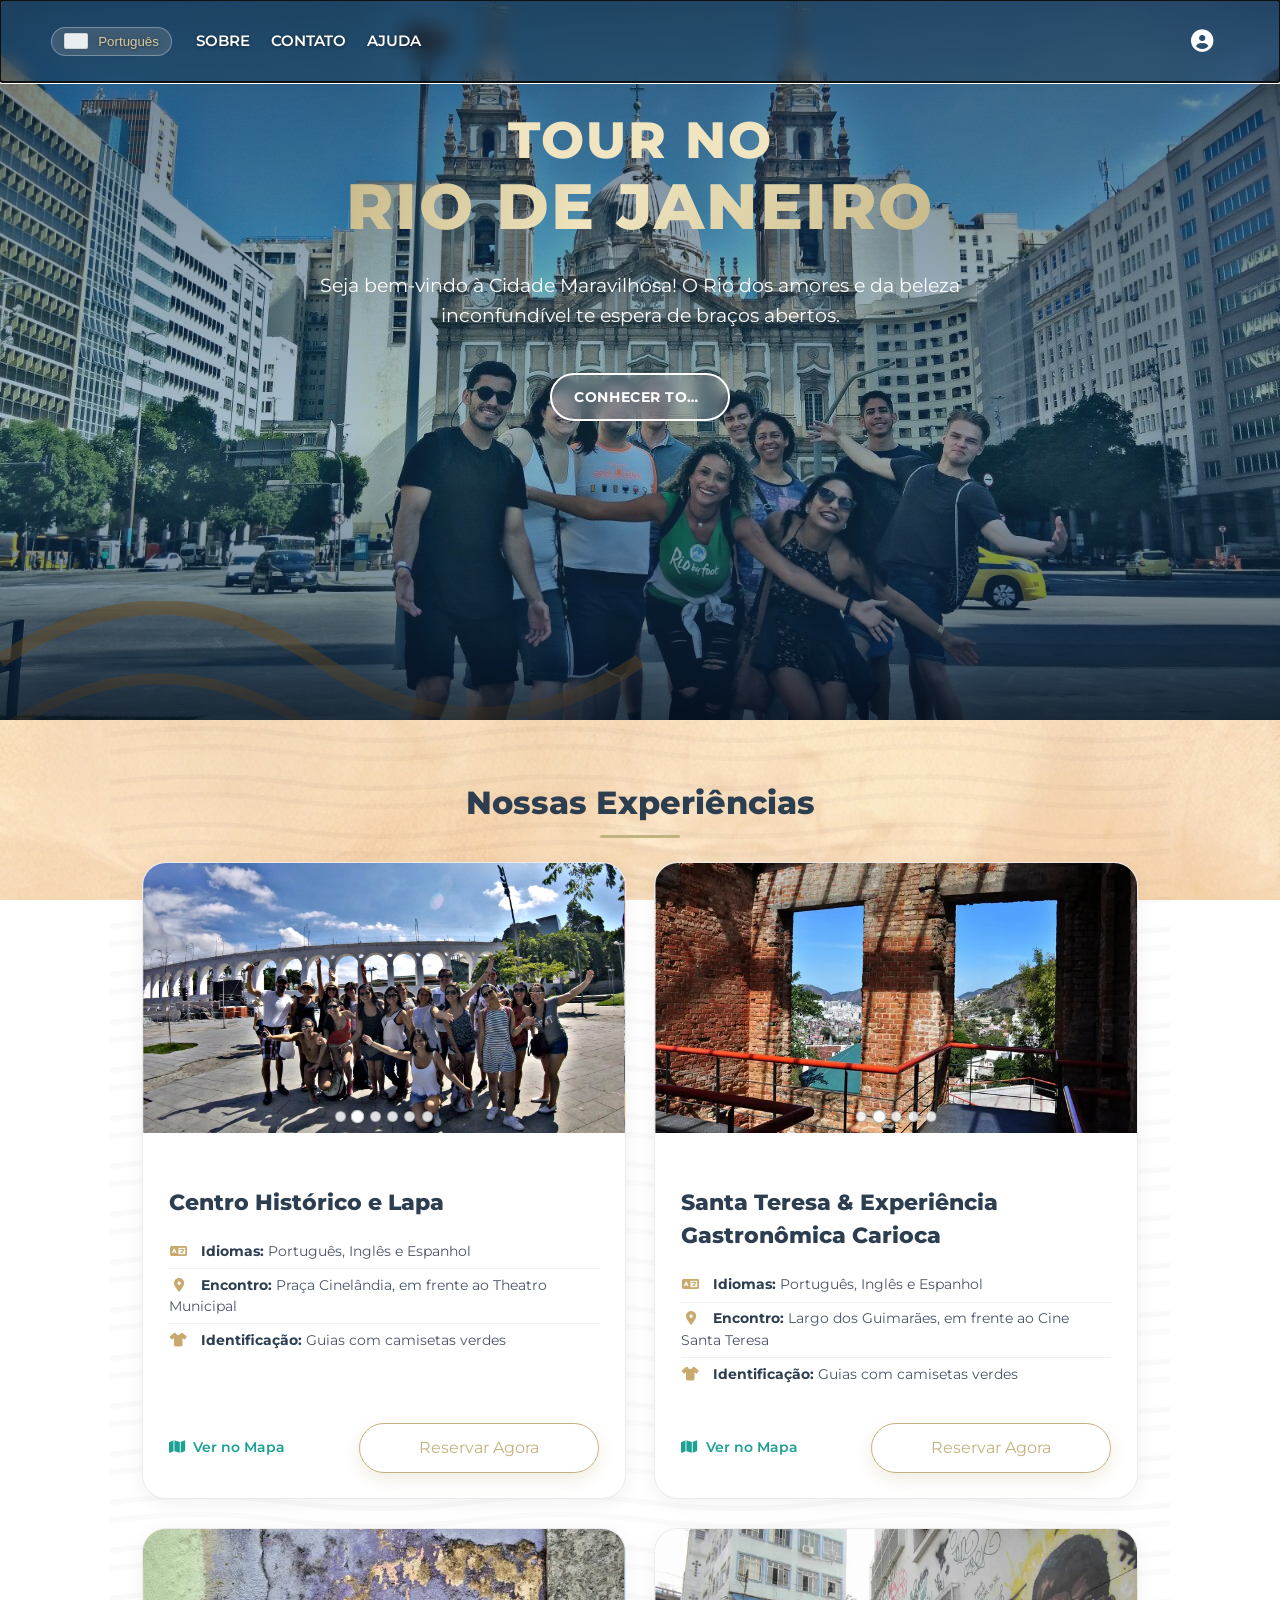
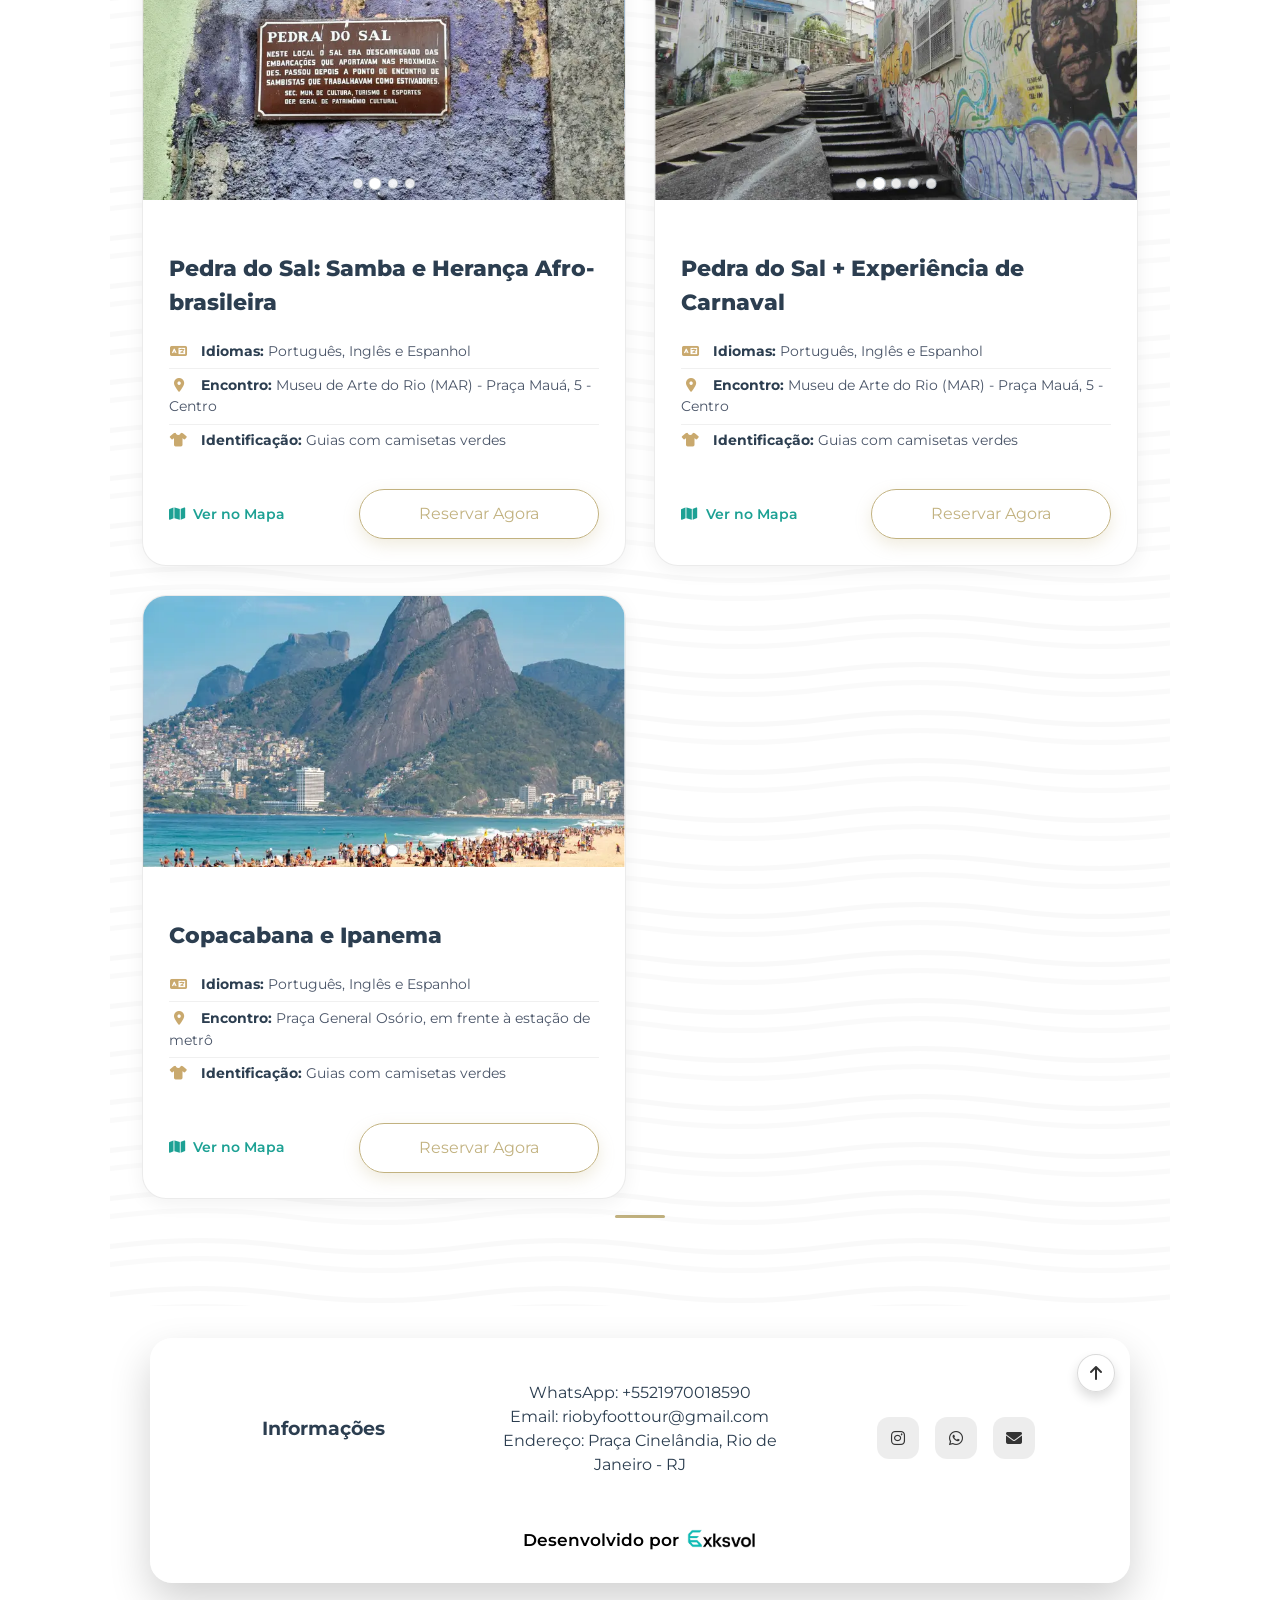
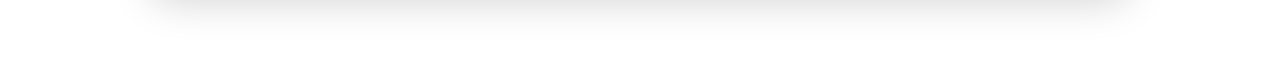
==== commit f01c0e2d: "Add files via upload" ====
--- a/html/Gerenciamento.html
+++ b/html/Gerenciamento.html
@@ -162,6 +162,12 @@
                     <div id="countryPie" style="width:150px; height:150px; border-radius:50%; background: conic-gradient(#e53e3e 0deg 0deg, #3182ce 0deg 0deg, #38a169 0deg 0deg, #dd6b20 0deg 0deg);"></div>
                     <div id="countryLegend" style="font-size:0.9rem; line-height:1.4;">Carregando dados do país...</div>
                 </div>
+            </div>
+            <div style="margin-bottom:1rem;">
+                <label style="font-weight:700; color:#1f2937; display:block;">
+                    Buscar por Nome
+                    <input type="text" id="accountsNameSearch" placeholder="Nome" style="margin-top:0.5rem; width:100%; max-width:320px; padding:0.55rem 0.75rem; border:1px solid #ccc; border-radius:0.5rem;" />
+                </label>
             </div>
             <div style="overflow-x:auto;">
                 <table class="rio-tour-table">
